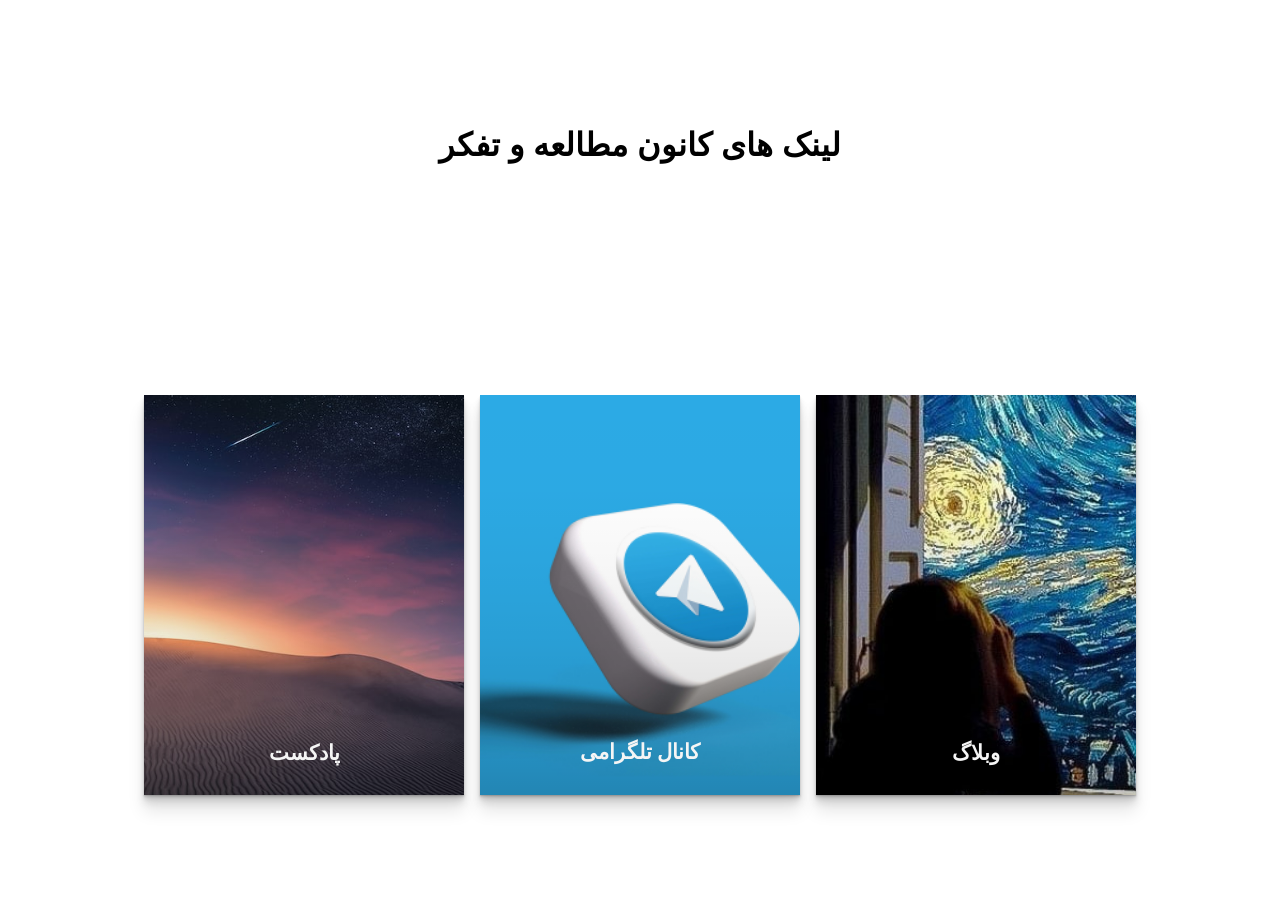
==== docs/index.html @ 68295b3c "moved src to docs to deploy pages" ====
<!DOCTYPE html>
<html lang="en">
  <head>
    <meta charset="UTF-8" />
    <meta http-equiv="X-UA-Compatible" content="IE=edge" />
    <meta name="viewport" content="width=device-width, initial-scale=1.0" />
    <link rel="shortcut icon" href="images/favicon.ico" type="image/x-icon" />
    <title>صفحهٔ اصلی</title>
    <link rel="stylesheet" href="assets/styles/style.css" />
  </head>
  <body>
    <h1>لینک های کانون مطالعه و تفکر</h1>
    <main class="page-content">
      <div class="card">
        <div class="content">
          <h2 class="title">وبلاگ</h2>
          <p class="copy">
            وبلاگ انجمن مطالعه و تفکر: خلاصه‌ای از مطالب گفته شده در جلسات و
            دست‌نوشته هایی از اعضای انجمن
          </p>
          <a href="https://tafakoryu.github.io/blog" class="btn">ورود</a>
        </div>
      </div>
      <div class="card">
        <div class="content">
          <h2 class="title">کانال تلگرامی</h2>
          <p class="copy">
            کانال تلگرامی انجمن مطالعه و تفکر: اطلاع‌رسانی زمان و مکان جلسات و
            ارسال ویس جلسات و ...
          </p>
          <a href="https://t.me/tafakor_yazduni" class="btn">ورود</a>
        </div>
      </div>
      <div class="card">
        <div class="content">
          <h2 class="title">پادکست</h2>
          <p class="copy">به زودی...</p>
          <!-- <button class="btn"></button> -->
        </div>
      </div>
    </main>
  </body>
</html>
---- docs/assets/styles/style.css ----
@import url("https://v1.fontapi.ir/css/Gandom");
@import url("https://v1.fontapi.ir/css/Sahel");
:root {
  --d: 700ms;
  --e: cubic-bezier(0.19, 1, 0.22, 1);
  --font-sans: "Sahel", sans-serif;
  --font-serif: "Gandom", serif;
}
* {
  box-sizing: border-box;
}
html,
body {
  height: 100%;
  direction: rtl;
}
body {
  display: grid;
  place-items: center;
}
.page-content {
  display: grid;
  grid-gap: 1rem;
  padding: 1rem;
  max-width: 1024px;
  margin: 0 auto;
  font-family: var(--font-sans);
}
h1 {
  font-family: var(--font-sans);
}
@media (min-width: 600px) {
  .page-content {
    /* grid-template-columns: repeat(2, 1fr); */
    grid-template-columns: repeat(1, 1fr);
  }
}
@media (min-width: 800px) {
  .page-content {
    /* grid-template-columns: repeat(4, 1fr); */
    grid-template-columns: repeat(3, 1fr);
  }
}
.card {
  position: relative;
  display: flex;
  align-items: flex-end;
  overflow: hidden;
  padding: 1rem;
  width: 100%;
  text-align: center;
  color: whitesmoke;
  background-color: whitesmoke;
  box-shadow: 0 1px 1px rgba(0, 0, 0, 0.1), 0 2px 2px rgba(0, 0, 0, 0.1),
    0 4px 4px rgba(0, 0, 0, 0.1), 0 8px 8px rgba(0, 0, 0, 0.1),
    0 16px 16px rgba(0, 0, 0, 0.1);
}
@media (min-width: 600px) {
  .card {
    height: 400px;
  }
}
.card:before {
  content: "";
  position: absolute;
  top: 0;
  right: 0;
  width: 100%;
  height: 110%;
  background-size: cover;
  background-position: 0 0;
  transition: transform calc(var(--d) * 1.5) var(--e);
  pointer-events: none;
}
.card:after {
  content: "";
  display: block;
  position: absolute;
  top: 0;
  right: 0;
  width: 100%;
  height: 200%;
  pointer-events: none;
  background-image: linear-gradient(
    to bottom,
    rgba(0, 0, 0, 0) 0%,
    rgba(0, 0, 0, 0.009) 11.7%,
    rgba(0, 0, 0, 0.034) 22.1%,
    rgba(0, 0, 0, 0.072) 31.2%,
    rgba(0, 0, 0, 0.123) 39.4%,
    rgba(0, 0, 0, 0.182) 46.6%,
    rgba(0, 0, 0, 0.249) 53.1%,
    rgba(0, 0, 0, 0.32) 58.9%,
    rgba(0, 0, 0, 0.394) 64.3%,
    rgba(0, 0, 0, 0.468) 69.3%,
    rgba(0, 0, 0, 0.54) 74.1%,
    rgba(0, 0, 0, 0.607) 78.8%,
    rgba(0, 0, 0, 0.668) 83.6%,
    rgba(0, 0, 0, 0.721) 88.7%,
    rgba(0, 0, 0, 0.762) 94.1%,
    rgba(0, 0, 0, 0.79) 100%
  );
  transform: translateY(-50%);
  transition: transform calc(var(--d) * 2) var(--e);
}
.card:nth-child(1):before {
  background-image: url("../images/weblog-bg.jpg");
}
.card:nth-child(2):before {
  background-image: url(../images/telegram-bg.jpg);
}
.card:nth-child(3):before {
  background-image: url(../images/podcast-bg.jpg);
}
/* .card:nth-child(4):before {
  background-image: url(https://images.unsplash.com/photo-1531306728370-e2ebd9d7bb99?ixlib=rb-1.2.1&q=80&fm=jpg&crop=entropy&cs=tinysrgb&w=400&fit=max&ixid=eyJhcHBfaWQiOjE0NTg5fQ);
} */
.content {
  position: relative;
  display: flex;
  flex-direction: column;
  align-items: center;
  width: 100%;
  padding: 1rem;
  transition: transform var(--d) var(--e);
  z-index: 1;
}
.content > * + * {
  margin-top: 1rem;
}
.title {
  font-size: 1.3rem;
  font-weight: bold;
  line-height: 1.2;
}
.copy {
  font-family: var(--font-serif);
  font-size: 1.125rem;
  font-style: italic;
  line-height: 1.35;
}
.btn {
  cursor: pointer;
  margin-top: 1.5rem;
  padding: 0.75rem 1.5rem;
  font-size: 1rem;
  font-weight: bold;
  letter-spacing: 0.025rem;
  text-transform: uppercase;
  color: white;
  background-color: black;
  border: none;
  text-decoration: none;
}
.btn:hover {
  background-color: #0d0d0d;
}
.btn:focus {
  outline: 1px dashed yellow;
  outline-offset: 3px;
}
@media (hover: hover) and (min-width: 600px) {
  .card:after {
    transform: translateY(0);
  }
  .content {
    transform: translateY(calc(100% - 4.5rem));
  }
  .content > *:not(.title) {
    opacity: 0;
    transform: translateY(1rem);
    transition: transform var(--d) var(--e), opacity var(--d) var(--e);
  }
  .card:hover,
  .card:focus-within {
    align-items: center;
  }
  .card:hover:before,
  .card:focus-within:before {
    transform: translateY(-4%);
  }
  .card:hover:after,
  .card:focus-within:after {
    transform: translateY(-50%);
  }
  .card:hover .content,
  .card:focus-within .content {
    transform: translateY(0);
  }
  .card:hover .content > *:not(.title),
  .card:focus-within .content > *:not(.title) {
    opacity: 1;
    transform: translateY(0);
    transition-delay: calc(var(--d) / 8);
  }
  .card:focus-within:before,
  .card:focus-within:after,
  .card:focus-within .content,
  .card:focus-within .content > *:not(.title) {
    transition-duration: 0s;
  }
}
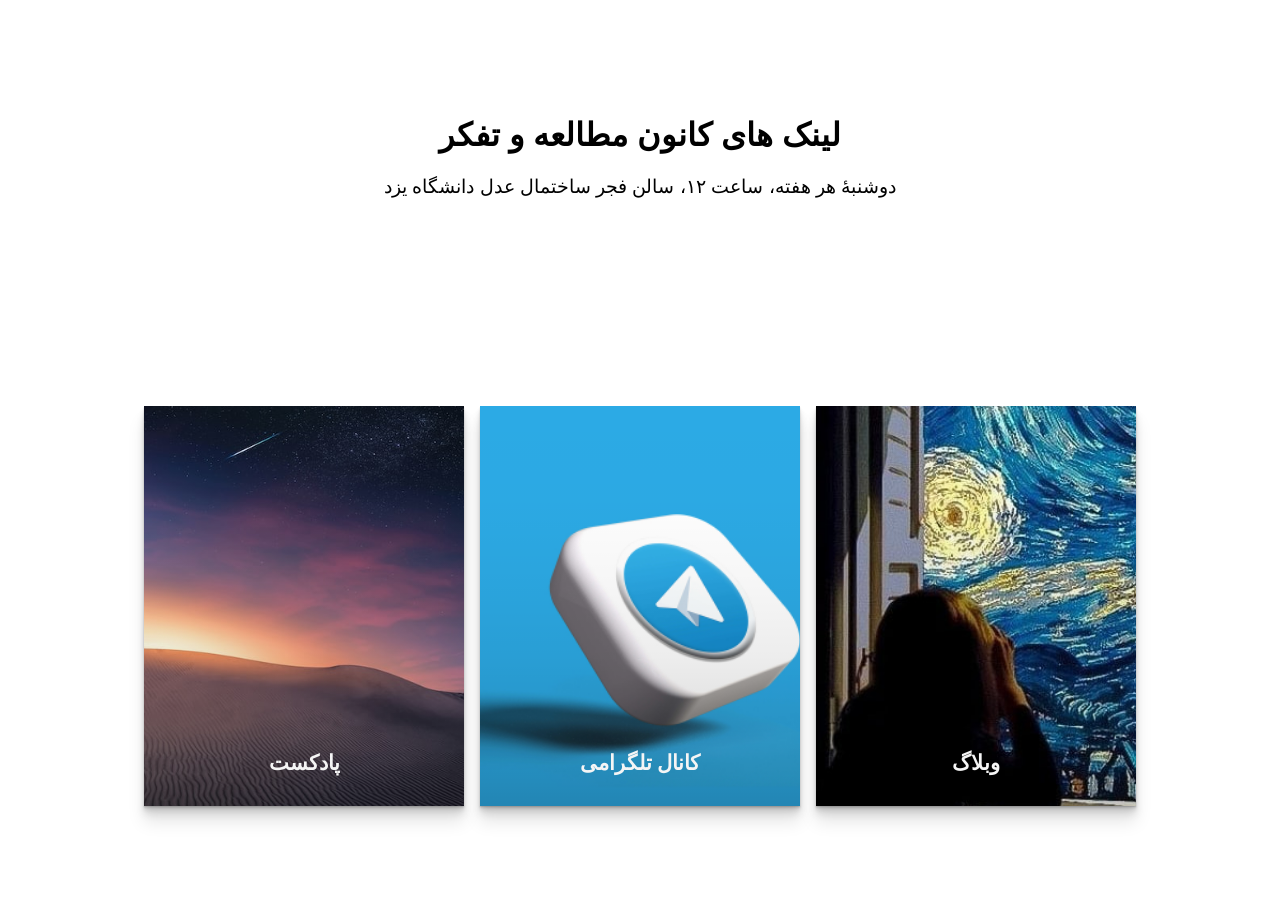
==== commit c11e1340: "page header added" ====
--- a/docs/index.html
+++ b/docs/index.html
@@ -4,12 +4,19 @@
     <meta charset="UTF-8" />
     <meta http-equiv="X-UA-Compatible" content="IE=edge" />
     <meta name="viewport" content="width=device-width, initial-scale=1.0" />
-    <link rel="shortcut icon" href="images/favicon.ico" type="image/x-icon" />
+    <link
+      rel="shortcut icon"
+      href="assets/images/favicon-medium.ico"
+      type="image/x-icon"
+    />
     <title>صفحهٔ اصلی</title>
     <link rel="stylesheet" href="assets/styles/style.css" />
   </head>
   <body>
-    <h1>لینک های کانون مطالعه و تفکر</h1>
+    <div class="page-header">
+      <h1>لینک های کانون مطالعه و تفکر</h1>
+      <p>دوشنبهٔ هر هفته، ساعت ۱۲، سالن فجر ساختمال عدل دانشگاه یزد</p>
+    </div>
     <main class="page-content">
       <div class="card">
         <div class="content">
--- a/docs/assets/styles/style.css
+++ b/docs/assets/styles/style.css
@@ -26,8 +26,18 @@
   margin: 0 auto;
   font-family: var(--font-sans);
 }
+.page-header {
+  margin: auto;
+  align-items: center;
+}
 h1 {
   font-family: var(--font-sans);
+  text-align: center;
+}
+p {
+  font-family: var(--font-sans);
+  font-size: 1.2rem;
+  text-align: center;
 }
 @media (min-width: 600px) {
   .page-content {
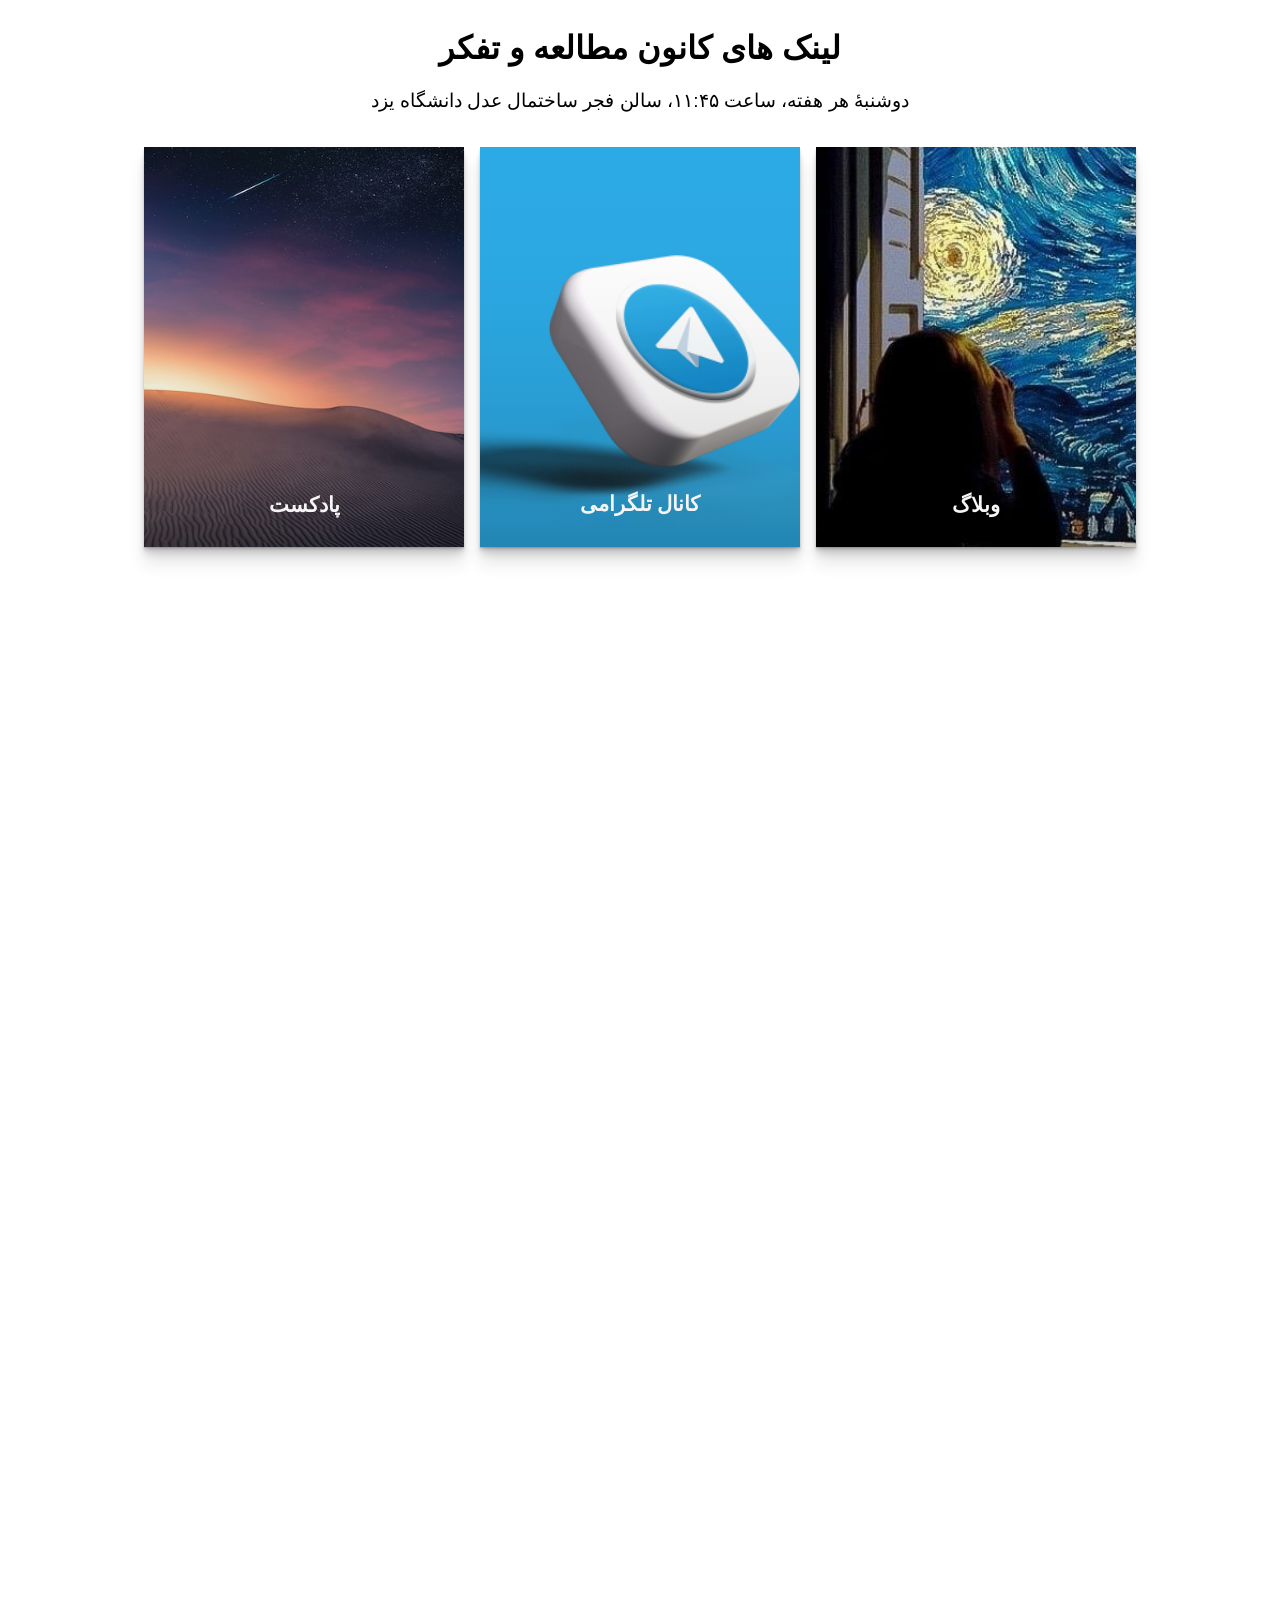
==== commit 3cc674a5: "google form added" ====
--- a/docs/index.html
+++ b/docs/index.html
@@ -15,7 +15,7 @@
   <body>
     <div class="page-header">
       <h1>لینک های کانون مطالعه و تفکر</h1>
-      <p>دوشنبهٔ هر هفته، ساعت ۱۲، سالن فجر ساختمال عدل دانشگاه یزد</p>
+      <p>دوشنبهٔ هر هفته، ساعت ۱۱:۴۵، سالن فجر ساختمال عدل دانشگاه یزد</p>
     </div>
     <main class="page-content">
       <div class="card">
@@ -46,5 +46,17 @@
         </div>
       </div>
     </main>
+    <div class="google-form">
+      <iframe
+        class="google-form-frame"
+        src="https://docs.google.com/forms/d/e/1FAIpQLScU2Oc-uQUmHK-hul4ZauGkQmE8wtsGORtIHI7CsckMeo_7gg/viewform?embedded=true"
+        height="1100"
+        width="600"
+        frameborder="0"
+        marginheight="0"
+        marginwidth="0"
+        >Loading…</iframe
+      >
+    </div>
   </body>
 </html>
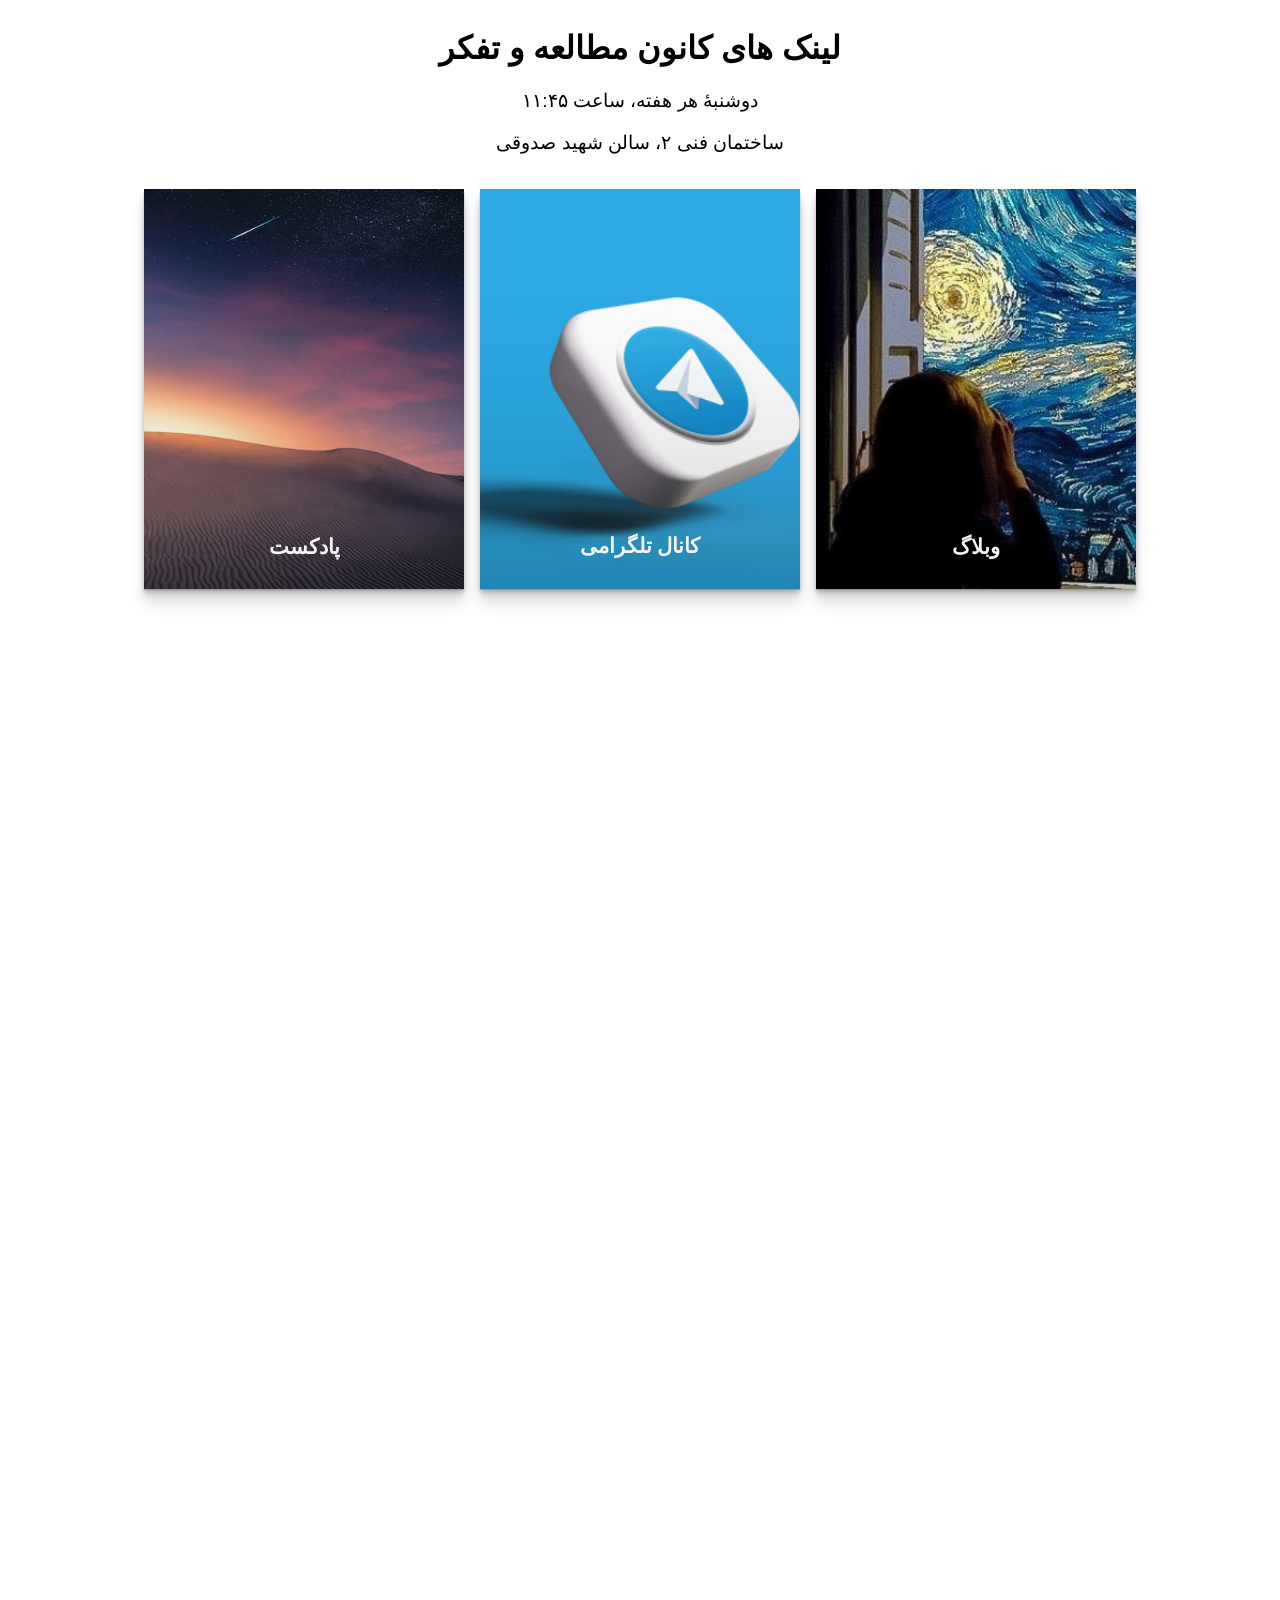
==== commit b55f50c5: "update location" ====
--- a/docs/index.html
+++ b/docs/index.html
@@ -15,7 +15,8 @@
   <body>
     <div class="page-header">
       <h1>لینک های کانون مطالعه و تفکر</h1>
-      <p>دوشنبهٔ هر هفته، ساعت ۱۱:۴۵، سالن فجر ساختمال عدل دانشگاه یزد</p>
+      <p>دوشنبهٔ هر هفته، ساعت ۱۱:۴۵</p>
+      <p>ساختمان فنی ۲، سالن شهید صدوقی</p>
     </div>
     <main class="page-content">
       <div class="card">
